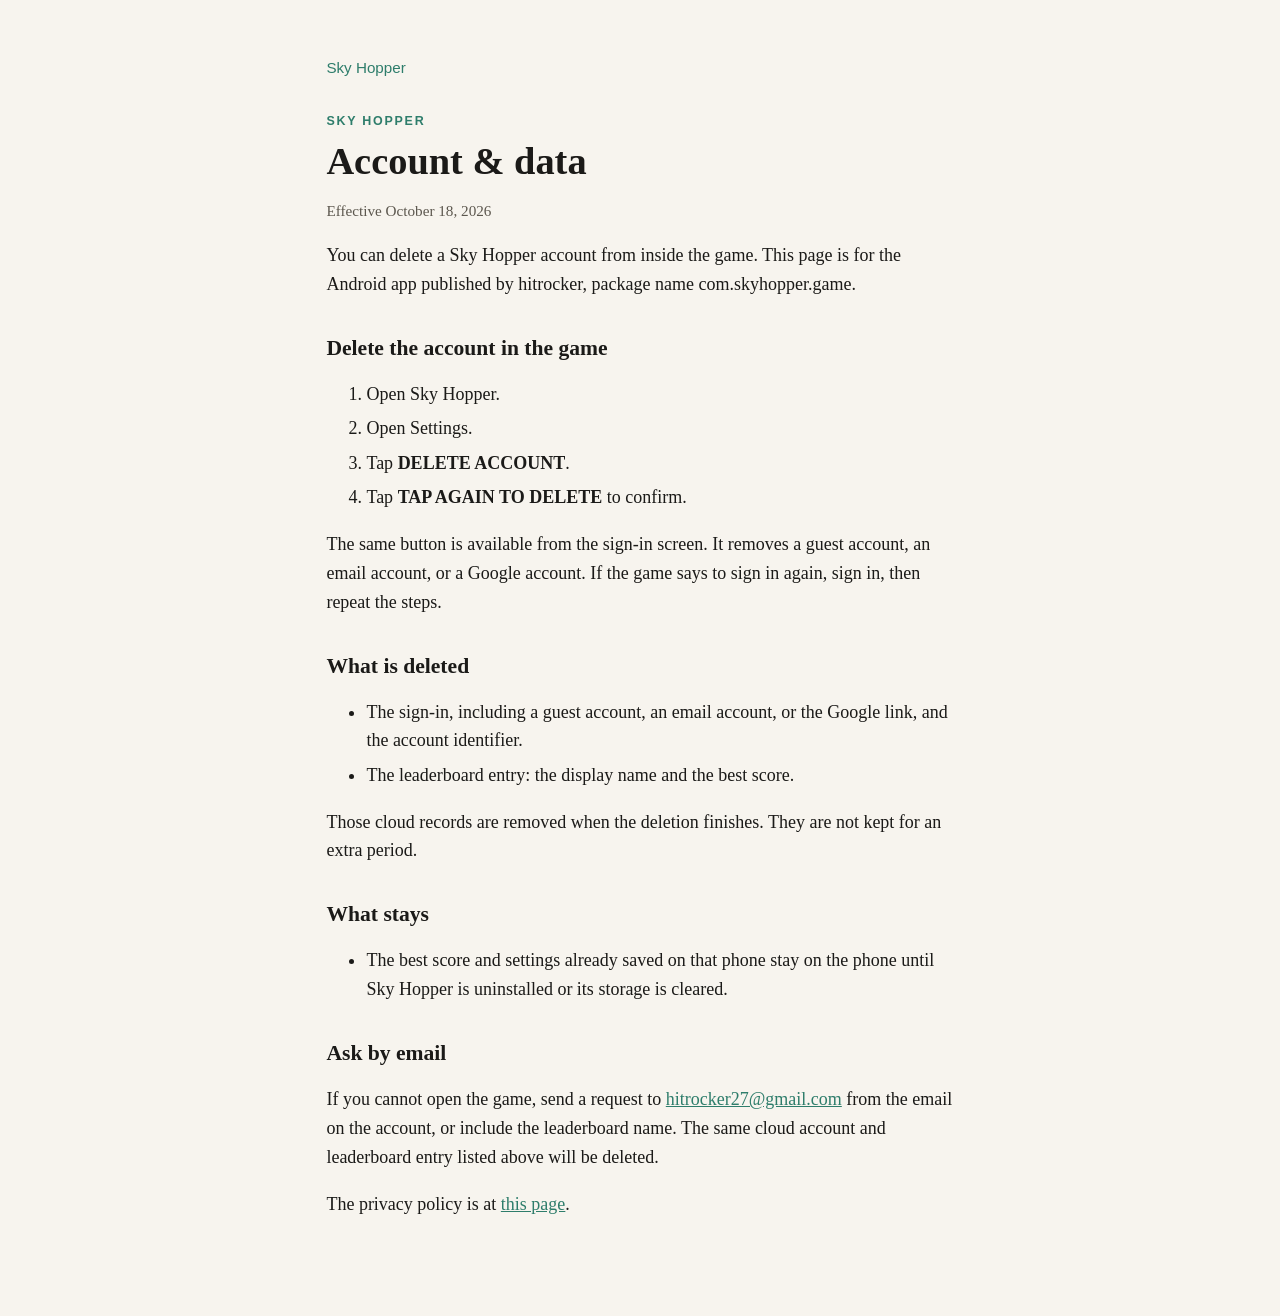
==== account/index.html @ 0f9cb6fd "Publish the privacy policy and account deletion pages for Sky Hopper. Co-authored-by: Cursor <cursor" ====
<!DOCTYPE html>
<html lang="en">
<head>
  <meta charset="utf-8">
  <meta name="viewport" content="width=device-width, initial-scale=1">
  <title>Account &amp; data — Sky Hopper</title>
  <link rel="stylesheet" href="../style.css">
</head>
<body>
  <main>
    <nav><a href="../">Sky Hopper</a></nav>
    <p class="mark">Sky Hopper</p>
    <h1>Account &amp; data</h1>
    <p class="updated">Effective October 18, 2026</p>
    <p>You can delete a Sky Hopper account from inside the game. This page is for the Android app published by hitrocker, package name com.skyhopper.game.</p>

    <h2>Delete the account in the game</h2>
    <ol>
      <li>Open Sky Hopper.</li>
      <li>Open Settings.</li>
      <li>Tap <strong>DELETE ACCOUNT</strong>.</li>
      <li>Tap <strong>TAP AGAIN TO DELETE</strong> to confirm.</li>
    </ol>
    <p>The same button is available from the sign-in screen. It removes a guest account, an email account, or a Google account. If the game says to sign in again, sign in, then repeat the steps.</p>

    <h2>What is deleted</h2>
    <ul>
      <li>The sign-in, including a guest account, an email account, or the Google link, and the account identifier.</li>
      <li>The leaderboard entry: the display name and the best score.</li>
    </ul>
    <p>Those cloud records are removed when the deletion finishes. They are not kept for an extra period.</p>

    <h2>What stays</h2>
    <ul>
      <li>The best score and settings already saved on that phone stay on the phone until Sky Hopper is uninstalled or its storage is cleared.</li>
    </ul>

    <h2>Ask by email</h2>
    <p>If you cannot open the game, send a request to <a href="mailto:hitrocker27@gmail.com">hitrocker27@gmail.com</a> from the email on the account, or include the leaderboard name. The same cloud account and leaderboard entry listed above will be deleted.</p>
    <p>The privacy policy is at <a href="../privacy/">this page</a>.</p>
  </main>
</body>
</html>
---- style.css ----
:root {
  color-scheme: light;
  --ink: #1b1a18;
  --muted: #5c574e;
  --line: #e4ddd0;
  --paper: #f7f4ee;
  --card: #fffbf6;
  --accent: #2e7d6b;
}

* { box-sizing: border-box; }

body {
  margin: 0;
  background: var(--paper);
  color: var(--ink);
  font: 18px/1.6 Georgia, "Iowan Old Style", "Palatino Linotype", Palatino, serif;
}

main {
  max-width: 42rem;
  margin: 0 auto;
  padding: 3.5rem 1.4rem 5rem;
}

.mark {
  margin: 0 0 0.4rem;
  color: var(--accent);
  font-family: "Avenir Next", "Segoe UI", sans-serif;
  font-size: 0.78rem;
  font-weight: 700;
  letter-spacing: 0.14em;
  text-transform: uppercase;
}

h1 {
  margin: 0 0 1rem;
  font-size: 2.4rem;
  line-height: 1.15;
  font-weight: 650;
}

h2 {
  margin: 2.2rem 0 0.5rem;
  font-size: 1.35rem;
  line-height: 1.3;
}

p, li { color: var(--ink); }

a { color: var(--accent); }

.links {
  margin: 1.6rem 0 0;
  padding: 0;
  list-style: none;
}

.links a {
  display: block;
  margin: 0.7rem 0;
  padding: 0.95rem 1.1rem;
  background: var(--card);
  border: 1px solid var(--line);
  border-radius: 14px;
  text-decoration: none;
  font-family: "Avenir Next", "Segoe UI", sans-serif;
  font-weight: 650;
}

.links a:hover { border-color: var(--accent); }

.updated {
  color: var(--muted);
  font-size: 0.95rem;
}

nav {
  margin-bottom: 2rem;
  font-family: "Avenir Next", "Segoe UI", sans-serif;
  font-size: 0.95rem;
}

nav a { text-decoration: none; }
nav a:hover { text-decoration: underline; }

ol li, ul li { margin: 0.35rem 0; }
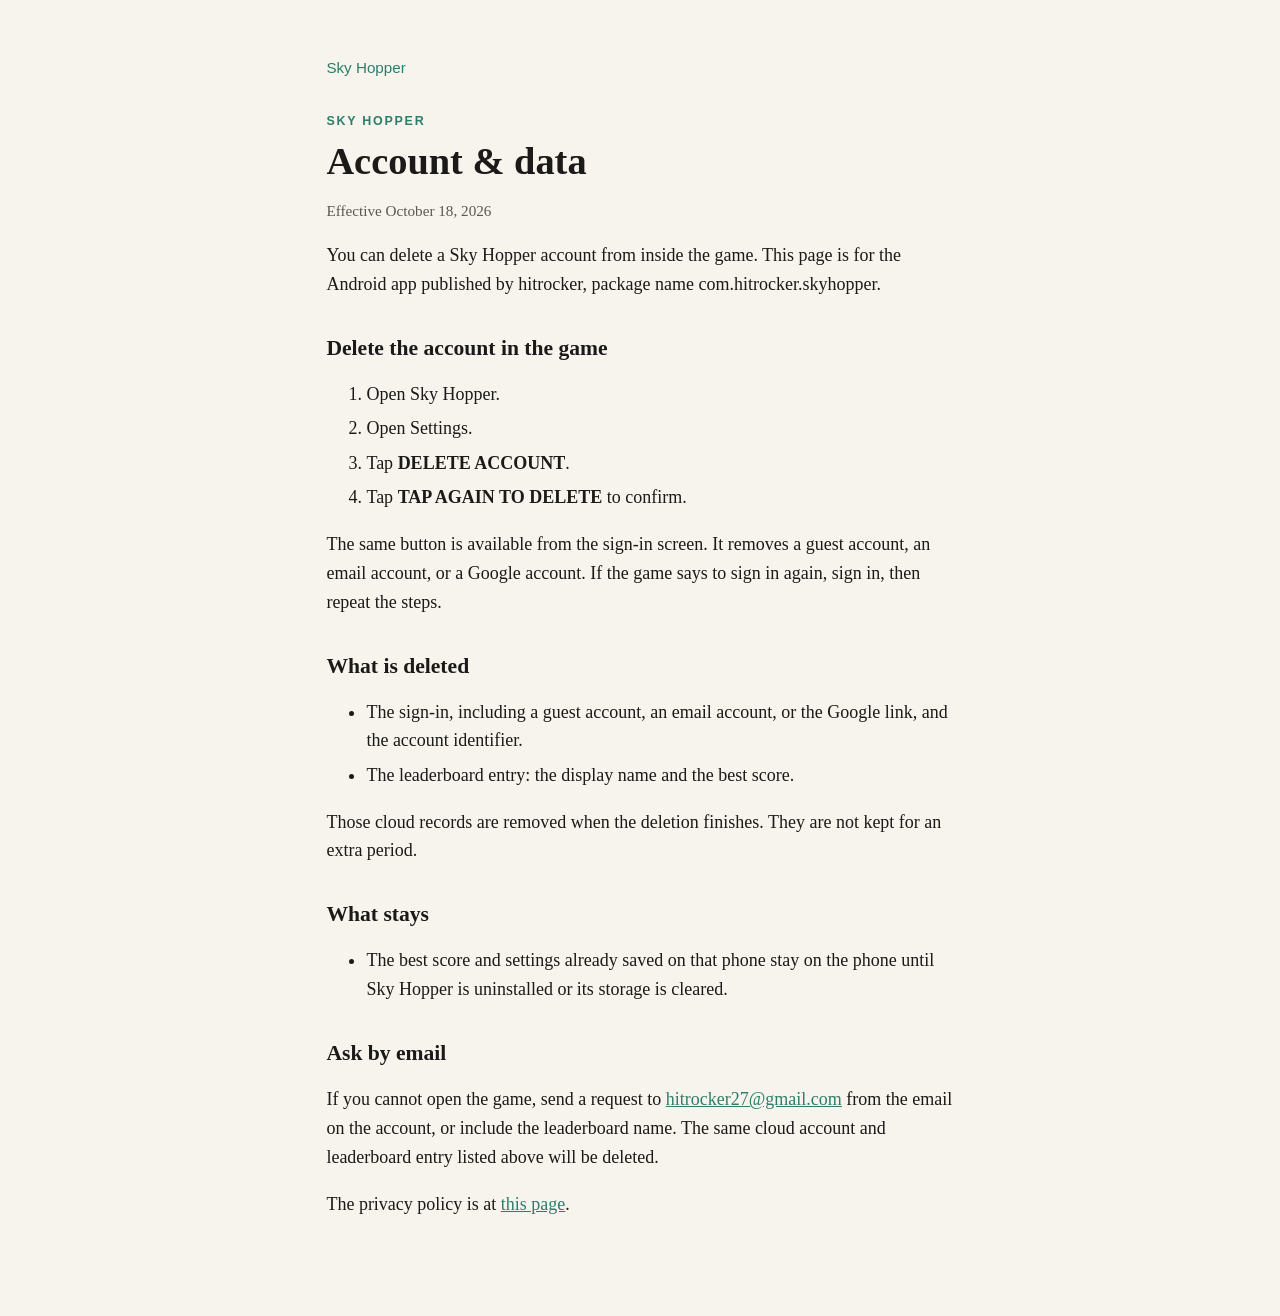
==== commit baf8a550: "Update the published package name to com.hitrocker.skyhopper. Co-authored-by: Cursor <cursoragent@cu" ====
--- a/account/index.html
+++ b/account/index.html
@@ -12,7 +12,7 @@
     <p class="mark">Sky Hopper</p>
     <h1>Account &amp; data</h1>
     <p class="updated">Effective October 18, 2026</p>
-    <p>You can delete a Sky Hopper account from inside the game. This page is for the Android app published by hitrocker, package name com.skyhopper.game.</p>
+    <p>You can delete a Sky Hopper account from inside the game. This page is for the Android app published by hitrocker, package name com.hitrocker.skyhopper.</p>
 
     <h2>Delete the account in the game</h2>
     <ol>
